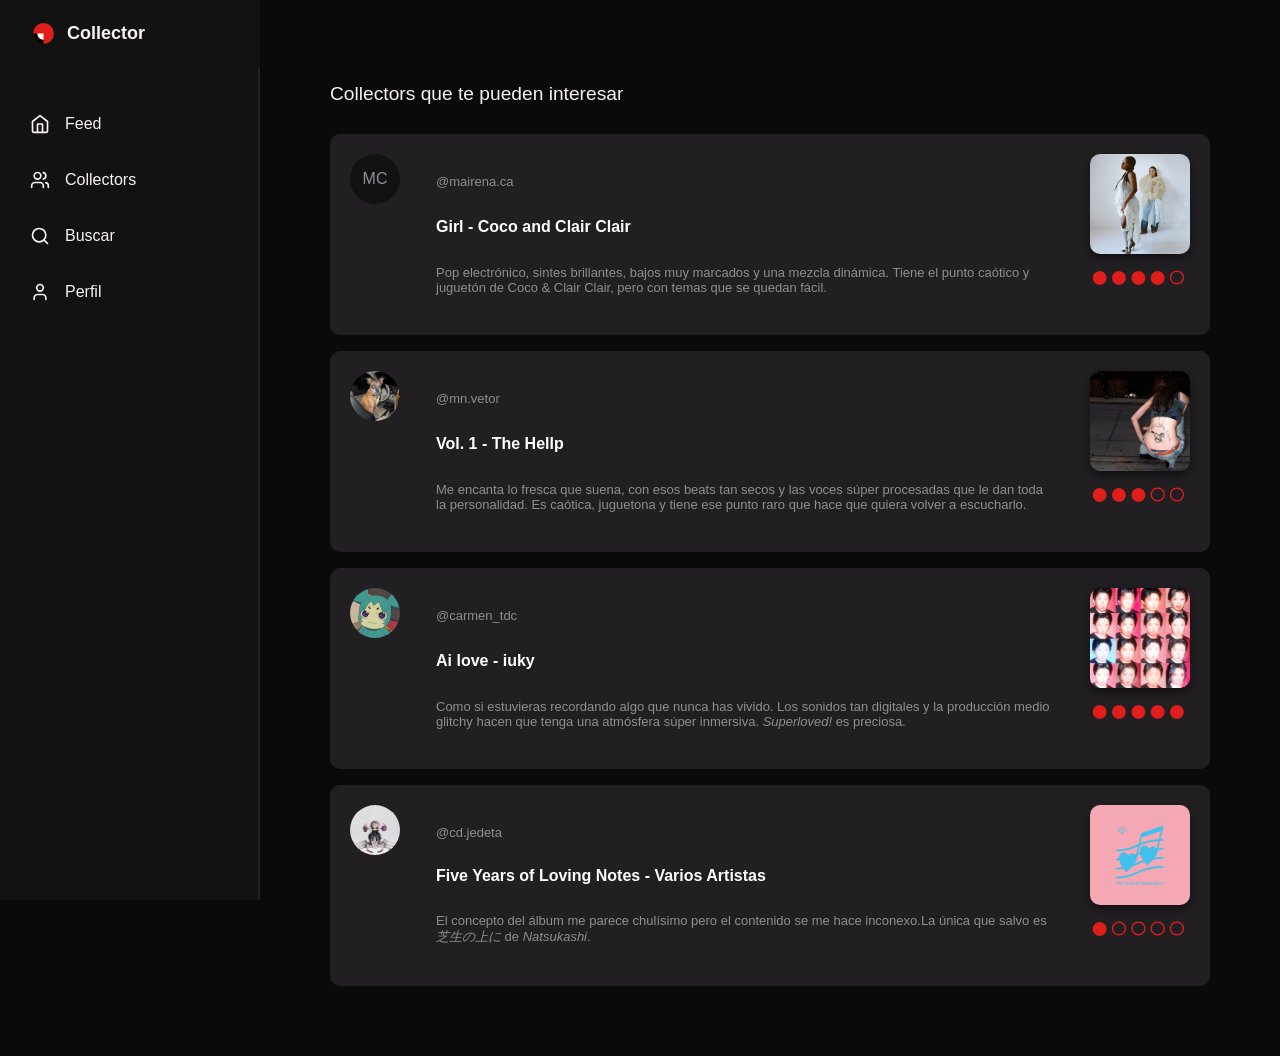
==== files/index.html @ db8fbeb7 "Add files via upload" ====
<!DOCTYPE html>
<html lang="es">
<head>
    <meta charset="UTF-8">
    <meta name="viewport" content="width=device-width, initial-scale=1.0">
    <title>Collector</title>
    <link rel="stylesheet" href="style.css">
</head>
<body>

    <!-- El logo se queda aquí arriba para el móvil -->
    <div class="icon">
        <img src="resources/iconadapted.svg" alt="Logo">
        <span class="icon-text">Collector</span>
    </div>

    <!-- Barra de navegación con tus botones -->
    <nav class="nav-bar">
        <div class="nav-buttons-container">
            <a class="nav-button" href="#Feed">
                <svg xmlns="http://w3.org" width="24" height="24" viewBox="0 0 24 24" fill="none" stroke="currentColor" stroke-width="2" stroke-linecap="round" stroke-linejoin="round" class="nav-icon"><path d="m3 9 9-7 9 7v11a2 2 0 0 1-2 2H5a2 2 0 0 1-2-2z"/><polyline points="9 22 9 12 15 12 15 22"/></svg>
                <span>Feed</span>
            </a>
            
            <a class="nav-button" href="#Collectors">
                <svg xmlns="http://w3.org" width="24" height="24" viewBox="0 0 24 24" fill="none" stroke="currentColor" stroke-width="2" stroke-linecap="round" stroke-linejoin="round" class="nav-icon"><path d="M16 21v-2a4 4 0 0 0-4-4H6a4 4 0 0 0-4 4v2"/><circle cx="9" cy="7" r="4"/><path d="M22 21v-2a4 4 0 0 0-3-3.87"/><path d="M16 3.13a4 4 0 0 1 0 7.75"/></svg>
                <span>Collectors</span>
            </a>
           
            <a class="nav-button" href="#Buscar">
                <svg xmlns="http://w3.org" width="24" height="24" viewBox="0 0 24 24" fill="none" stroke="currentColor" stroke-width="2" stroke-linecap="round" stroke-linejoin="round" class="nav-icon"><circle cx="11" cy="11" r="8"/><path d="m21 21-4.3-4.3"/></svg>
                <span>Buscar</span>
            </a>
            
            <a class="nav-button" href="#Perfil">
                <svg xmlns="http://w3.org" width="24" height="24" viewBox="0 0 24 24" fill="none" stroke="currentColor" stroke-width="2" stroke-linecap="round" stroke-linejoin="round" class="nav-icon"><path d="M19 21v-2a4 4 0 0 0-4-4H9a4 4 0 0 0-4 4v2"/><circle cx="12" cy="7" r="4"/></svg>
                <span>Perfil</span>
            </a>
        </div>
    </nav>


    <main class="Feed">
        
        
        <div class="comentario-contenedor">
            <h1>Collectors que te pueden interesar</h1>
            <div class="comentario">

                <div class="avatar">MC</div>

                <div class="info-usuario">
                    <span class="nombre-usuario">@mairena.ca</span>
    
                    
                    <div class="album-name">Girl - Coco and Clair Clair</div>

                        <div class="mensaje">Pop electrónico, sintes brillantes, bajos muy marcados y una mezcla dinámica. Tiene el punto caótico y juguetón de Coco & Clair Clair, pero con temas que se quedan fácil. </div>
                    </div>
                    <a href="#miModal" class="portada-enlace">
                        <div class="cover">
                            <div class="portada"><img class="portada" src="resources/girlcover.jpg"></div>
                            <div class="estrellas">
                            <span>●</span><span>●</span><span>●</span><span>●</span><span>○</span>
                            </div>
                        </div>  
                    </a>  
                </div>
           
        
        <div class="comentario">

                <div class="avatar"><img src="resources/unacover.jpeg"></div>

                <div class="info-usuario">
                    <span class="nombre-usuario">@mn.vetor</span>
    
                    
                    <div class="album-name">Vol. 1 - The Hellp</div>
                    <div class="mensaje">Me encanta lo fresca que suena, con esos beats tan secos y las voces súper procesadas que le dan toda la personalidad. Es caótica, juguetona y tiene ese punto raro que hace que quiera volver a escucharlo.
                    </div>
                
                </div>
                <a href="#miModal" class="portada-enlace">
                <div class="cover">
                <div class="portada"><img class="portada" src="resources/vol1cover.jpg"></div>
                <div class="estrellas">
                        <span>●</span><span>●</span><span>●</span><span>○</span><span>○</span>
                    </div>
                </div>
                </a>
        </div>
            
        
            
            
         <div class="comentario">

                <div class="avatar"><img src="resources/tdcavatar.jpeg"></div>

                <div class="info-usuario">
                    <span class="nombre-usuario">@carmen_tdc</span>
    
                    
                    <div class="album-name">Ai love - iuky</div>
                    <div class="mensaje">Como si estuvieras recordando algo que nunca has vivido. Los sonidos tan digitales y la producción medio glitchy hacen que tenga una atmósfera súper inmersiva. <em>Superloved!</em> es preciosa.
                </div>
                </div>
                <a href="#miModal" class="portada-enlace">
                <div class="cover">
                <div class="portada"><img class="portada" src="resources/ailovecover.jpg"></div>
                <div class="estrellas">
                        <span>●</span><span>●</span><span>●</span><span>●</span><span>●</span>
                    </div>
                </div>  
                </a>
        </div>

        <div class="comentario">

                <div class="avatar"><img src="resources/cdollavatar.jpg"></div>

                <div class="info-usuario">
                    <span class="nombre-usuario">@cd.jedeta</span>
    
                    
                    <div class="album-name">Five Years of Loving Notes - Varios Artistas</div>
                    <div class="mensaje">El concepto del álbum me parece chulísimo pero el contenido se me hace inconexo.La única que salvo es <em>芝生の上に</em> de <em>Natsukashi</em>.
                </div>
                </div>
                <a href="#miModal" class="portada-enlace">
                <div class="cover">
                <div class="portada"><img class="portada" src="resources/lovingnotescover.jpg"></div>
                <div class="estrellas">
                        <span>●</span><span>○</span><span>○</span><span>○</span><span>○</span>
                    </div>
                </div>
                </a>
        </div>


    </main>

<!-- esto es el modal -->
    <div id="miModal" class="modal-fondo">
    <div class="modal-contenido">
        <!-- Este botón redirige a '#' (ningún sitio), lo que cierra el modal -->
        <a href="#" class="cerrar-modal">&times;</a>
        <p>Álbum</p>
        <div class="modal-cover"><svg xmlns="http://w3.org" width="24" height="24" viewBox="0 0 24 24" fill="none" stroke="currentColor" stroke-width="2" stroke-linecap="round" stroke-linejoin="round">
        <!-- Círculo exterior del disco -->
            <circle cx="12" cy="12" r="10" />
        <!-- Círculo interior (el agujero central) -->
            <circle cx="12" cy="12" r="2" />
        <!-- Línea curva de brillo o surco del disco -->
            <path d="M6 12a6 6 0 0 1 6-6" />
        </svg>
        </div>
        <div class="titulo-artistas">
        <h2>Título del álbum</h2>
        <p>Artista · Año</p>
            <div class="estrellas">
                 <span>●</span><span>○</span><span>○</span><span>○</span><span>○</span>
            </div>
        </div>

            <div class="botones-modal">
                    <button type="button" class="escuchado" checked>
                        <svg xmlns="http://w3.org" width="16" height="16" viewBox="0 0 24 24" fill="none" stroke="currentColor" stroke-width="2">
                            <polyline points="20 6 9 17 4 12"/>
                        </svg> Escuchado
                    </button>
                    <button type="button" class="en-cola">
                      <svg xmlns="http://w3.org" width="16" height="16" viewBox="0 0 24 24" fill="none" stroke="currentColor" stroke-width="2" stroke-linecap="round" stroke-linejoin="round">
                            <circle cx="12" cy="12" r="10"/>
                            <polyline points="12 6 12 12 16 14"/>
                        </svg> En cola
                    </button>
            </div>
            <textarea class="modal-review" placeholder="Escribe qué te ha parecido este álbum..."></textarea>
            <hr class="separador">
            <div class="fav-save">
                <button type="button">
                    <svg xmlns="http://w3.org" width="12" height="12" viewBox="0 0 24 24" fill="none" stroke="currentColor" stroke-width="2" stroke-linecap="round" stroke-linejoin="round">
                        <path d="M19 14c1.49-1.46 3-3.21 3-5.5A5.5 5.5 0 0 0 16.5 3c-1.76 0-3 .5-4.5 2-1.5-1.5-2.74-2-4.5-2A5.5 5.5 0 0 0 2 8.5c0 2.3 1.5 4.05 3 5.5l7 7Z"/>
                    </svg> Favorito</button>
                <button type="button"><svg xmlns="http://w3.org" width="12" height="12" viewBox="0 0 24 24" fill="none" stroke="currentColor" stroke-width="2" stroke-linecap="round" stroke-linejoin="round">
                        <path d="m19 21-7-4-7 4V5a2 2 0 0 1 2-2h10a2 2 0 0 1 2 2v16z"/>
                        </svg> Añadir a colección</button>
            </div>
    </div>
</div>

</body>
</html>
---- files/style.css ----
html {
    scrollbar-gutter: stable;
}

body {
    background-color: #0A0A0B;
    color: #F7F4F0;
    font-family: Arial, Helvetica, sans-serif;
    margin: 0;
    padding: 0;
}

/* El logo por defecto en móvil (fijo arriba a la izquierda) */
.icon {
    display: flex; 
    align-items: center;
    gap: 10px;
    font-size: large;
    font-weight: 700;
    padding: 20px;
    position: fixed;   /* Lo deja fijo arriba */
    top: 0;
    left: 0;
    width: 100vw;
    background-color: #121212; /* Fondo negro para que no se mezcle con el feed */
    z-index: 1001;     /* Por encima de todo */
    box-sizing: border-box;
}

.icon img {
    width: 3vh;
}

/* ==========================================================================
   1. DISEÑO PARA MÓVIL (Barra abajo, horizontal)
   ========================================================================== */
.nav-bar {
    border-top: 2px solid #221F22;
    position: fixed;
    bottom: 0;
    left: 0;
    width: 100vw;
    background-color: #121212;
    z-index: 1000;
}

.nav-buttons-container {
    display: flex;
    justify-content: space-between;
    width: 100%;
}

.nav-button {
    display: flex;
    flex-direction: column; 
    align-items: center;    
    justify-content: center;
    gap: 10px;               
    background: none;
    border: none;
    text-decoration: none;
    color: #F7F4F0;
    padding: 20px 0;
    margin: 0;
    font: inherit;
    cursor: pointer;
    text-align: center;
    flex: 1;
    transition: all 0.2s ease;
}

.nav-button:hover {
  color: #E01E1B;       
}

.nav-bar svg {
  width: 20px;
  height: 20px;
}

body:has(#Feed:target) .nav-button[href="#Feed"],
body:has(#Collectors:target) .nav-button[href="#Collectors"],
body:has(#Buscar:target) .nav-button[href="#Buscar"],
body:has(#Perfil:target) .nav-button[href="#Perfil"] {
  color: #E01E1B; 
}



main {
    margin-top:100px;
    

    
}


.comentario-contenedor {
    
    display: flex;
    flex-direction: column;
    justify-content: space-between;
    margin:30px;
    gap:16px;
    
}

.comentario-contenedor h1 {
    color:#F7F4F0;
    font-weight: 10;
    font-size: larger;
}
.comentario {

    width:80vw;
    min-width: 500px;
    background-color: #221F22;
    padding:20px;
    border-radius: 10px;

    display: flex;
    flex-direction: row;
    justify-content: space-between;
    gap:16px;
    
    align-self: center;
    box-sizing: border-box;
    
    
}

.avatar {
    color: #8E8E93;
    display:flex;
    background-color: #121212;
    width:2vw;
    min-width:50px;
    min-height: 50px;
    height:2vw;
    padding:2%;
    text-align: center;
    justify-content: center;
    align-items: center;
    border-radius: 100%;
    padding: 0;          /* Quita el espacio interno para que la imagen llene todo */
    overflow: hidden;
}

.avatar img {
      width: 100%;
    height: 100%;
    object-fit: cover;   /* Ajusta y recorta la foto proporcionalmente al círculo */
    display: block; 
}

.info-usuario {
    display:flex;
    flex-direction: column;
    justify-content: space-between;
    
    gap:10px;
    padding:20px;
    
}

.nombre-usuario {
   color: #8E8E93;
   font-size: medium;
}

.estrellas {
    font-size: xx-large;
    color: #E01E1B;
    padding-bottom: 20px;
}

.mensaje {
    color: #8E8E93;
    font-size: small;
}

.album-name {
    color: #ffff;
    font-weight: 700;
}



.portada img {
    width:10vh;
    min-width: 100px;
    box-shadow: 0px 4px 10px rgba(0, 0, 0, 0.5);
    border-radius: 10px;
}


/* Quita estilos por defecto del enlace de la portada */
.portada-enlace {
    text-decoration: none;
    display: block;
}

/* El fondo del modal oculto por defecto */
.modal-fondo {
    display: none;             /* Oculto al cargar la página */
    position: fixed;           /* Fijo en el centro sin importar el scroll */
    z-index: 9999;
    left: 0;
    top: 0;
    width: 100%;
    height: 100%;
    background-color: rgba(0, 0, 0, 0.7);
    align-items: center;
    justify-content: center;
}

/* LA REGLA MÁGICA: Cuando el ID "miModal" es el objetivo activo en la URL */
.modal-fondo:target {
    display: flex;             /* Se muestra instantáneamente al hacer clic */
}

/* La tarjeta del centro */
.modal-contenido {
    background-color: #1e1e1e;
    color: #ffffff;
    padding: 24px;
    border-radius: 16px;
    width: 90%;
    max-width: 450px;
    box-shadow: 0px 10px 30px rgba(0, 0, 0, 0.5);
    position: relative;
}

.modal-cover {
    display: flex;
    justify-content: center;
    align-items: center;
    width: 450px;
    height: 450px;
    background-color: #121212;
    color:#8E8E93;
    box-shadow: 0 2px 4px -1px rgba(0, 0, 0, 0.5);
    margin-bottom: 50px;
}

.titulo-artistas h2 {
    
    margin-top:20px;
    padding: 0;
   
}

.titulo-artistas p {
    
    font-size: small;
    margin-top:-10px;
    margin-left:2px;
    padding: 0;
   
}

.titulo-artistas .estrellas {
    margin:0px;
    font-size: xxx-large;
}

.botones-modal {
    display: flex;
    flex-direction: row;    
    justify-content: center;
    gap:20px;
    align-items: center;
    
}

.botones-modal button {
    width:220px;
    margin-bottom:20px;
    padding:20px 0 20px 0;
    background-color: #121212;
    color:#F7F4F0;
    font-family: inherit;
    font-weight: 700;
    border: 2px solid #221F22;
    border-radius: 10px;
}

.botones-modal button:hover {
    width:220px;
    margin-bottom:20px;
    padding:20px 0 20px 0;
    background-color: #E01E1B;
    color:#F7F4F0;
    font-family: inherit;
    font-weight: 700;
    border: 0px;
    border-radius: 10px;
}

.en-cola {
    display: flex;
    flex-direction: row;
    justify-content: center;
    align-items: center;
    gap:10px;
}

.escuchado {
    display: flex;
    flex-direction: row;
    justify-content: center;
    align-items: center;
    gap:10px;
}

.modal-contenido p {
    color: #8E8E93;
}

.modal-cover {
    max-width: 100%;
    border-radius: 30px;
}

textarea  {
    min-width:450px;
    min-height: 112px;
    max-width: 450px;
    background-color: #121212;
    color: #8E8E93;
    border:0px;
    border-radius: 10px;
    font-family: inherit;
    
}

hr, .separador {
    margin-top: 20px;
    border:0px;
    border-top:0.1px solid #8E8E93;
}
.fav-save button {
    background-color: transparent;
    color: #8E8E93;
    border: 0px;
   
}

/* Estilos para el botón de cerrar (la X) */
.cerrar-modal {
    position: absolute;
    top: 12px;
    right: 16px;
    font-size: 28px;
    color: #aaa;
    text-decoration: none;     /* Quita el subrayado del enlace */
}

.cerrar-modal:hover {
    color: #fff;
}

/* ==========================================================================
   2. DISEÑO PARA LAPTOP / ESCRITORIO (Barra lateral)
   ========================================================================== */
@media screen and (min-width: 1024px) {
    
      body {
        display: flex;
        flex-direction: row;
        width: 100vw;
        min-height: 100vh;
        margin: 0;
    }
    
    .comentario {
        background-color: #221F22;
        padding: 20px;
        border-radius: 10px;
        display: flex;
        flex-direction: row;
        justify-content: space-between;
        gap: 16px;
        width: 100%;           
        max-width: 1024px;       
        box-sizing: border-box; 
    }

    
    .nombre-usuario {
   color: #8E8E93;
   font-size: small;
}


    .album-name {
    color: #ffff;
    font-weight: 700;
}

    .mensaje {
        color: #8E8E93;
        font-size: small;
        word-break: break-word;   
        overflow-wrap: break-word; 
    }
    
    /* CORRECCIÓN DE LA BARRA LATERAL FIJA */
    .nav-bar {
        position: fixed;            /* 1. Mantiene el menú fijo al hacer scroll */
        top: 0;
        left: 0;
        width: 260px;               
        height: 100vh;              
        border-top: none;
        border-right: 2px solid #221F22;
        display: flex;
        flex-direction: column;     
        justify-content: flex-start;
        align-items: stretch;
        padding: 100px 10px 20px 10px; 
        box-sizing: border-box;
        z-index: 1000;              /* Asegura que quede por encima del fondo */
    }

    /* CORRECCIÓN DEL LOGO EN ESCRITORIO */
    .icon {
        position: fixed;            /* 2. Mantiene el logo fijo sobre la barra */
        top: 0;
        left: 0;
        width: 260px;               /* Mismo ancho que la barra lateral */
        background-color: #121212;  /* Mismo fondo para que tape el contenido al hacer scroll */
        padding: 20px 30px;
        z-index: 1001;              /* Un nivel por encima de la barra */
        box-sizing: border-box;
    }

    /* CORRECCIÓN PARA EL CONTENIDO PRINCIPAL */
    main {
        margin-top: 0;              /* Reseteamos el margen móvil */
        margin-left: 260px;         /* 3. CLAVE: Empuja todo el contenido a la derecha para que no se tape */
        padding: 40px;              /* Espaciado interno opcional para los comentarios */
        flex-grow: 1;               /* Ocupa todo el espacio restante de la pantalla */
    }

    .nav-buttons-container {
        flex-direction: column;
        gap: 8px;
    }

    .nav-button {
        flex-direction: row;        
        justify-content: flex-start;
        gap: 15px;
        width: 100%;
        flex: none;                 
        padding: 14px 20px;
        box-sizing: border-box;
        border-radius: 8px;
        text-align: left;
    }

    .nav-button:hover {
        background-color: #1C1C1C;
        color: #E01E1B;
    }

    body:has(#Feed:target) .nav-button[href="#Feed"],
    body:has(#Collectors:target) .nav-button[href="#Collectors"],
    body:has(#Buscar:target) .nav-button[href="#Buscar"],
    body:has(#Perfil:target) .nav-button[href="#Perfil"] {
        background-color: #1C1C1C;
        color: #E01E1B;
    }
}
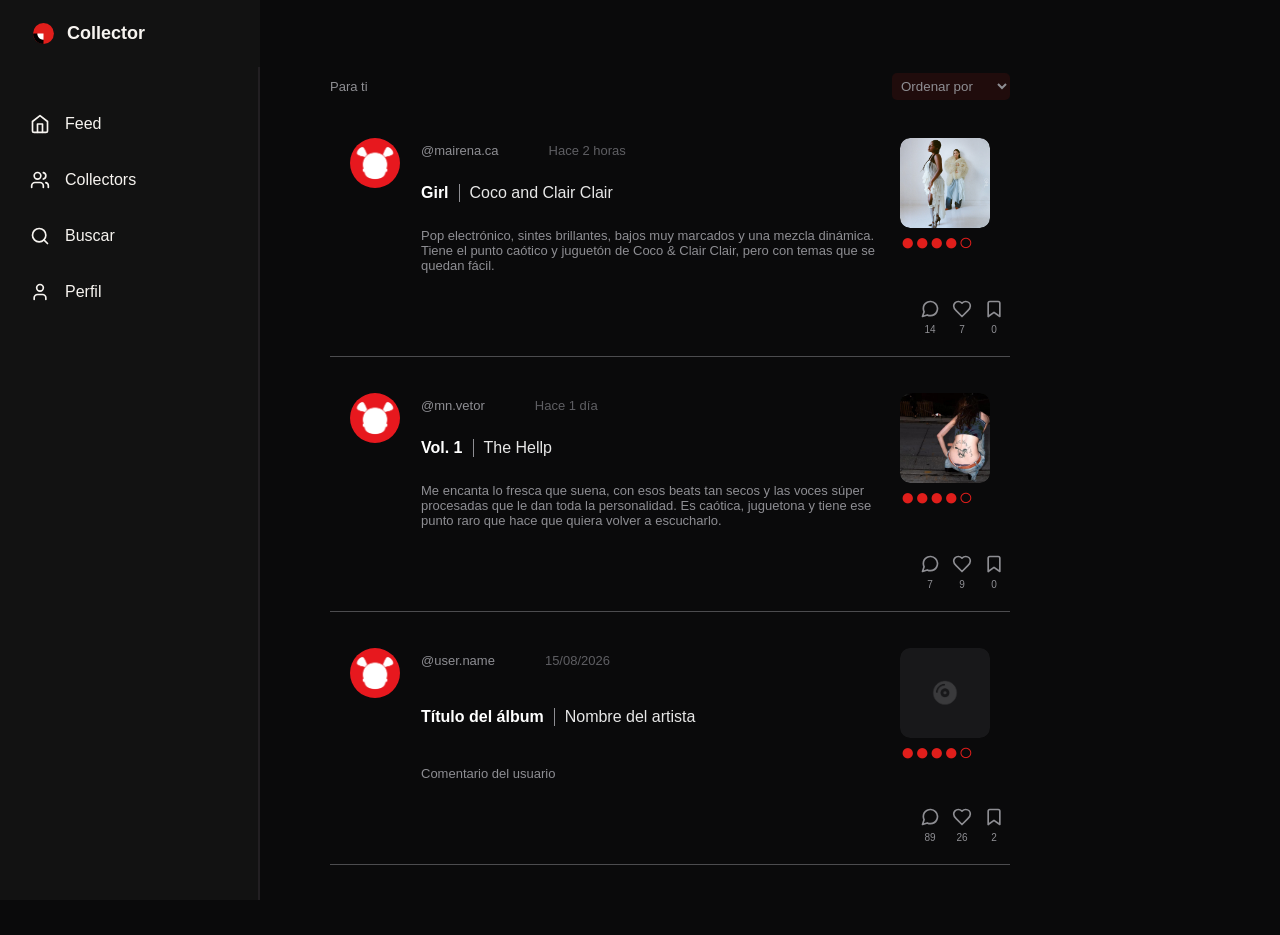
==== commit d37857c3: "Add files via upload" ====
--- a/files/index.html
+++ b/files/index.html
@@ -44,99 +44,145 @@
         
         
         <div class="comentario-contenedor">
-            <h1>Collectors que te pueden interesar</h1>
+            <div class="ordenar-por"><h1>Para ti</h1>
+                <select class="ordenar-select">
+                    <option selected disabled>Ordenar por</option>
+                    <option>Más recientes</option>
+                    <option>Más populares</option>
+                </select>
+    </div>
+
             <div class="comentario">
-
-                <div class="avatar">MC</div>
-
-                <div class="info-usuario">
-                    <span class="nombre-usuario">@mairena.ca</span>
+                <div class="contenido">
+                    <div class="avatar"><img src="resources/DEFAULTUSER.png"></div>
+
+                
+                    
+                    <div class="info-usuario">
+                            <div class="user-date"><span class="nombre-usuario">@mairena.ca</span><span class="fecha">Hace 2 horas</span></div>
+        
+                        
+                            <div class="album-name">Girl <p class="artist-name">Coco and Clair Clair</p></div>
+
+                            <div class="mensaje">Pop electrónico, sintes brillantes, bajos muy marcados y una mezcla dinámica. Tiene el punto caótico y juguetón de Coco & Clair Clair, pero con temas que se quedan fácil. </div>
+                        
+                    
+
+                    </div>
+
+                        <a href="#miModal" class="portada-enlace">
+                            <div class="cover">
+                                <div class="portada"><img class="portada" src="resources/girlcover.jpg"></div>
+                                <div class="estrellas">
+                                <span>●</span><span>●</span><span>●</span><span>●</span><span>○</span>
+                                </div>
+                            </div>  
+                        </a>  
+                </div>
+                    <div class="like-save">
+                            <button class="coment"><svg xmlns="http://w3.org" viewBox="0 0 24 24" width="20" height="20" fill="none" stroke="currentColor" stroke-width="2" stroke-linecap="round" stroke-linejoin="round">
+                            <path d="M21 11.5a8.38 8.38 0 0 1-.9 3.8 8.5 8.5 0 0 1-7.6 4.7 8.38 8.38 0 0 1-3.8-.9L3 21l1.9-5.7a8.38 8.38 0 0 1-.9-3.8 8.5 8.5 0 0 1 4.7-7.6 8.38 8.38 0 0 1 3.8-.9h.5a8.48 8.48 0 0 1 8 8v.5z"/>
+                            </svg><p>14</p>
+                            </button>
+                            <button class="like"><svg xmlns="http://w3.org" viewBox="0 0 24 24" width="20" height="20" fill="none" stroke="currentColor" stroke-width="2" stroke-linecap="round" stroke-linejoin="round">
+                            <path d="M19 14c1.49-1.46 3-3.21 3-5.5A5.5 5.5 0 0 0 16.5 3c-1.76 0-3 .5-4.5 2-1.5-1.5-2.74-2-4.5-2A5.5 5.5 0 0 0 2 8.5c0 2.3 1.5 4.05 3 5.5l7 7Z"/>
+                            </svg><p>7</p></button>
+                            
+                            <button class="save"><svg xmlns="http://w3.org" viewBox="0 0 24 24" width="20" height="20" fill="none" stroke="currentColor" stroke-width="2" stroke-linecap="round" stroke-linejoin="round">
+                            <path d="M19 21l-7-5-7 5V5a2 2 0 0 1 2-2h10a2 2 0 0 1 2 2z"/>
+                            </svg><p>0</p></button>
+                    </div>    
+                
+            </div>
+           
+
+            <div class="comentario">
+                <div class="contenido">
+                    <div class="avatar"><img src="resources/DEFAULTUSER.png"></div>
+
+                
+                    
+                    <div class="info-usuario">
+                             <div class="user-date"><span class="nombre-usuario">@mn.vetor</span><span class="fecha">Hace 1 día</span></div>
+        
+                        
+                            <div class="album-name">Vol. 1 <p class="artist-name">The Hellp</p></div>
+
+                            <div class="mensaje">Me encanta lo fresca que suena, con esos beats tan secos y las voces súper procesadas que le dan toda la personalidad. Es caótica, juguetona y tiene ese punto raro que hace que quiera volver a escucharlo.</div>
+                    </div>
+
+                        <a href="#miModal" class="portada-enlace">
+                            <div class="cover">
+                                <div class="portada"><img class="portada" src="resources/vol1cover.jpg"></div>
+                                <div class="estrellas">
+                                <span>●</span><span>●</span><span>●</span><span>●</span><span>○</span>
+                                </div>
+                            </div>  
+                        </a>  
+                </div>
+                <div class="like-save">
+                            <button class="coment"><svg xmlns="http://w3.org" viewBox="0 0 24 24" width="20" height="20" fill="none" stroke="currentColor" stroke-width="2" stroke-linecap="round" stroke-linejoin="round">
+                            <path d="M21 11.5a8.38 8.38 0 0 1-.9 3.8 8.5 8.5 0 0 1-7.6 4.7 8.38 8.38 0 0 1-3.8-.9L3 21l1.9-5.7a8.38 8.38 0 0 1-.9-3.8 8.5 8.5 0 0 1 4.7-7.6 8.38 8.38 0 0 1 3.8-.9h.5a8.48 8.48 0 0 1 8 8v.5z"/>
+                            </svg><p>7</p>
+                            </button>
+                            <button class="like"><svg xmlns="http://w3.org" viewBox="0 0 24 24" width="20" height="20" fill="none" stroke="currentColor" stroke-width="2" stroke-linecap="round" stroke-linejoin="round">
+                            <path d="M19 14c1.49-1.46 3-3.21 3-5.5A5.5 5.5 0 0 0 16.5 3c-1.76 0-3 .5-4.5 2-1.5-1.5-2.74-2-4.5-2A5.5 5.5 0 0 0 2 8.5c0 2.3 1.5 4.05 3 5.5l7 7Z"/>
+                            </svg><p>9</p></button>
+                            
+                            <button class="save"><svg xmlns="http://w3.org" viewBox="0 0 24 24" width="20" height="20" fill="none" stroke="currentColor" stroke-width="2" stroke-linecap="round" stroke-linejoin="round">
+                            <path d="M19 21l-7-5-7 5V5a2 2 0 0 1 2-2h10a2 2 0 0 1 2 2z"/>
+                            </svg><p>0</p></button>
+                </div>        
+
+            
+                
+            </div>
+
+
+            <div class="comentario">
+                <div class="contenido">
+                    <div class="avatar"><img src="resources/DEFAULTUSER.png">
+                    </div>
+                    
+                    <div class="info-usuario">
+                             <div class="user-date"><span class="nombre-usuario">@user.name</span><span class="fecha">15/08/2026</span></div>
+        
+                        
+                            <div class="album-name">Título del álbum<p class="artist-name">Nombre del artista</p></div>
+
+                            <div class="mensaje">Comentario del usuario</div>
+                        
+                    
+
+                    </div>
+
+                        <a href="#miModal" class="portada-enlace">
+                            <div class="cover">
+                                <div class="portada"><img class="portada" src="resources/defaultcoversmall.png"></div>
+                                <div class="estrellas">
+                                <span>●</span><span>●</span><span>●</span><span>●</span><span>○</span>
+                                </div>
+                            </div>  
+                        </a>  
+                </div>
+
+            
+                    <div class="like-save">
+                            <button class="coment"><svg xmlns="http://w3.org" viewBox="0 0 24 24" width="20" height="20" fill="none" stroke="currentColor" stroke-width="2" stroke-linecap="round" stroke-linejoin="round">
+                            <path d="M21 11.5a8.38 8.38 0 0 1-.9 3.8 8.5 8.5 0 0 1-7.6 4.7 8.38 8.38 0 0 1-3.8-.9L3 21l1.9-5.7a8.38 8.38 0 0 1-.9-3.8 8.5 8.5 0 0 1 4.7-7.6 8.38 8.38 0 0 1 3.8-.9h.5a8.48 8.48 0 0 1 8 8v.5z"/>
+                            </svg><p>89</p>
+                            </button>
+                            <button class="like"><svg xmlns="http://w3.org" viewBox="0 0 24 24" width="20" height="20" fill="none" stroke="currentColor" stroke-width="2" stroke-linecap="round" stroke-linejoin="round">
+                            <path d="M19 14c1.49-1.46 3-3.21 3-5.5A5.5 5.5 0 0 0 16.5 3c-1.76 0-3 .5-4.5 2-1.5-1.5-2.74-2-4.5-2A5.5 5.5 0 0 0 2 8.5c0 2.3 1.5 4.05 3 5.5l7 7Z"/>
+                            </svg><p>26</p></button>
+                            
+                            <button class="save"><svg xmlns="http://w3.org" viewBox="0 0 24 24" width="20" height="20" fill="none" stroke="currentColor" stroke-width="2" stroke-linecap="round" stroke-linejoin="round">
+                            <path d="M19 21l-7-5-7 5V5a2 2 0 0 1 2-2h10a2 2 0 0 1 2 2z"/>
+                            </svg><p>2</p></button>
+                    </div>       
+            </div>
+
     
-                    
-                    <div class="album-name">Girl - Coco and Clair Clair</div>
-
-                        <div class="mensaje">Pop electrónico, sintes brillantes, bajos muy marcados y una mezcla dinámica. Tiene el punto caótico y juguetón de Coco & Clair Clair, pero con temas que se quedan fácil. </div>
-                    </div>
-                    <a href="#miModal" class="portada-enlace">
-                        <div class="cover">
-                            <div class="portada"><img class="portada" src="resources/girlcover.jpg"></div>
-                            <div class="estrellas">
-                            <span>●</span><span>●</span><span>●</span><span>●</span><span>○</span>
-                            </div>
-                        </div>  
-                    </a>  
-                </div>
-           
-        
-        <div class="comentario">
-
-                <div class="avatar"><img src="resources/unacover.jpeg"></div>
-
-                <div class="info-usuario">
-                    <span class="nombre-usuario">@mn.vetor</span>
-    
-                    
-                    <div class="album-name">Vol. 1 - The Hellp</div>
-                    <div class="mensaje">Me encanta lo fresca que suena, con esos beats tan secos y las voces súper procesadas que le dan toda la personalidad. Es caótica, juguetona y tiene ese punto raro que hace que quiera volver a escucharlo.
-                    </div>
-                
-                </div>
-                <a href="#miModal" class="portada-enlace">
-                <div class="cover">
-                <div class="portada"><img class="portada" src="resources/vol1cover.jpg"></div>
-                <div class="estrellas">
-                        <span>●</span><span>●</span><span>●</span><span>○</span><span>○</span>
-                    </div>
-                </div>
-                </a>
-        </div>
-            
-        
-            
-            
-         <div class="comentario">
-
-                <div class="avatar"><img src="resources/tdcavatar.jpeg"></div>
-
-                <div class="info-usuario">
-                    <span class="nombre-usuario">@carmen_tdc</span>
-    
-                    
-                    <div class="album-name">Ai love - iuky</div>
-                    <div class="mensaje">Como si estuvieras recordando algo que nunca has vivido. Los sonidos tan digitales y la producción medio glitchy hacen que tenga una atmósfera súper inmersiva. <em>Superloved!</em> es preciosa.
-                </div>
-                </div>
-                <a href="#miModal" class="portada-enlace">
-                <div class="cover">
-                <div class="portada"><img class="portada" src="resources/ailovecover.jpg"></div>
-                <div class="estrellas">
-                        <span>●</span><span>●</span><span>●</span><span>●</span><span>●</span>
-                    </div>
-                </div>  
-                </a>
-        </div>
-
-        <div class="comentario">
-
-                <div class="avatar"><img src="resources/cdollavatar.jpg"></div>
-
-                <div class="info-usuario">
-                    <span class="nombre-usuario">@cd.jedeta</span>
-    
-                    
-                    <div class="album-name">Five Years of Loving Notes - Varios Artistas</div>
-                    <div class="mensaje">El concepto del álbum me parece chulísimo pero el contenido se me hace inconexo.La única que salvo es <em>芝生の上に</em> de <em>Natsukashi</em>.
-                </div>
-                </div>
-                <a href="#miModal" class="portada-enlace">
-                <div class="cover">
-                <div class="portada"><img class="portada" src="resources/lovingnotescover.jpg"></div>
-                <div class="estrellas">
-                        <span>●</span><span>○</span><span>○</span><span>○</span><span>○</span>
-                    </div>
-                </div>
-                </a>
-        </div>
 
 
     </main>
@@ -147,7 +193,7 @@
         <!-- Este botón redirige a '#' (ningún sitio), lo que cierra el modal -->
         <a href="#" class="cerrar-modal">&times;</a>
         <p>Álbum</p>
-        <div class="modal-cover"><svg xmlns="http://w3.org" width="24" height="24" viewBox="0 0 24 24" fill="none" stroke="currentColor" stroke-width="2" stroke-linecap="round" stroke-linejoin="round">
+        <div class="modal-cover"><svg xmlns="http://w3.org" width="60" height="60" viewBox="0 0 24 24" fill="none" stroke="currentColor" stroke-width="1" stroke-linecap="round" stroke-linejoin="round">
         <!-- Círculo exterior del disco -->
             <circle cx="12" cy="12" r="10" />
         <!-- Círculo interior (el agujero central) -->
--- a/files/style.css
+++ b/files/style.css
@@ -89,7 +89,7 @@
 
 main {
     margin-top:100px;
-    
+    padding-bottom:90px;
 
     
 }
@@ -105,23 +105,65 @@
     
 }
 
-.comentario-contenedor h1 {
-    color:#F7F4F0;
-    font-weight: 10;
-    font-size: larger;
-}
-.comentario {
-
-    width:80vw;
-    min-width: 500px;
-    background-color: #221F22;
-    padding:20px;
-    border-radius: 10px;
-
+.ordenar-por {
+    posirion: fixed;
     display: flex;
     flex-direction: row;
     justify-content: space-between;
-    gap:16px;
+    align-items: center;
+    gap: 10px;
+}
+
+.ordenar-select{
+    border:none;
+    border-radius: 5px;
+    background-color: #e01e1b1a;
+    color: #8E8E93;
+    padding:5px;
+    outline: none;
+
+}
+
+.ordenar-select:hover {
+    border:none;
+    border-radius: 5px;
+    background-color: #e01e1b1a;
+    color: white;
+    padding:5px;
+    outline: none;
+
+}
+
+.ordenar-select:focus {
+    border:none;
+    border-radius: 5px;
+    background-color: #e01e1b1a;
+    color: #8E8E93;
+    padding:5px;
+    outline: none;
+
+}
+
+.comentario-contenedor h1 {
+    color: #8E8E93;
+    font-weight: 10;
+    font-size: small;
+    justify-content: left;
+}
+.comentario {
+
+    width:80vw;
+    min-width:320px;
+    height:100%;
+    background-color: transparent;
+    padding-bottom:10px;
+    
+    border-bottom: 1px solid rgba(142, 142, 147, 0.5);
+
+    display: flex;
+    flex-direction: column;
+    justify-content: space-between;
+    gap:0px;
     
     align-self: center;
     box-sizing: border-box;
@@ -132,12 +174,12 @@
 .avatar {
     color: #8E8E93;
     display:flex;
-    background-color: #121212;
+    background-color: #e01e1b6c ;
     width:2vw;
     min-width:50px;
     min-height: 50px;
     height:2vw;
-    padding:2%;
+    
     text-align: center;
     justify-content: center;
     align-items: center;
@@ -147,7 +189,7 @@
 }
 
 .avatar img {
-      width: 100%;
+    width: 100%;
     height: 100%;
     object-fit: cover;   /* Ajusta y recorta la foto proporcionalmente al círculo */
     display: block; 
@@ -157,19 +199,37 @@
     display:flex;
     flex-direction: column;
     justify-content: space-between;
-    
+    flex-grow: 1; 
     gap:10px;
-    padding:20px;
-    
+    padding:5px;
+    margin:0;
+    min-width: 0;
+    
+}
+
+
+.user-date {
+    display: flex;
+    flex-direction: row;
+    justify-content: flex-start;
+    gap: 50px;
+    align-items: center;
+}
+
+.fecha {
+    color: #8e8e93a4;
+    font-size: small;
+    min-width: 0;
 }
 
 .nombre-usuario {
    color: #8E8E93;
-   font-size: medium;
+   font-size: small;
+   min-width: 0;
 }
 
 .estrellas {
-    font-size: xx-large;
+    font-size: x-large;
     color: #E01E1B;
     padding-bottom: 20px;
 }
@@ -177,23 +237,110 @@
 .mensaje {
     color: #8E8E93;
     font-size: small;
+    min-width: 0;
 }
 
 .album-name {
     color: #ffff;
     font-weight: 700;
-}
-
-
-
+    display: flex;
+    flex-direction: row;
+    justify-content: flex-start;
+    gap: 10px;
+    align-items: center;
+    
+}
+
+.artist-name {
+    color: rgba(255, 255, 255, 0.90); /* Blanco al 65% de opacidad */
+    font-weight: 400; /* Más delgado que el título del álbum */
+    font-size: medium;
+
+    border-left: 1px solid #8E8E93;
+    padding-left: 10px;
+    
+}
+
+.artist-name:hover {
+    color: #E01E1B; /* Rojo de tu marca */
+    font-weight: 400; /* Más delgado que el título del álbum */
+    font-size: medium;
+
+    border-left: 1px solid #8E8E93;
+    padding-left: 10px;
+    
+}
+.portada{
+    display: flex;
+    justify-content: flex-end;
+    
+    width: 7vw;
+    max-width: 100px;
+    max-height: 100px;
+    min-width: 80px;
+    height: 7vw;
+    min-height: 80px;
+    background-color: #121212;
+    border-radius: 10px;
+    overflow: hidden; /* Asegura que la imagen no sobresalga del contenedor */
+}
 .portada img {
-    width:10vh;
-    min-width: 100px;
+    width:7vw;
+    min-width: 80px;
     box-shadow: 0px 4px 10px rgba(0, 0, 0, 0.5);
     border-radius: 10px;
-}
-
-
+    
+}
+
+.like-save {
+    margin-top: 0px;
+   display: flex;
+    flex-direction: row;
+    justify-content: flex-end;
+}
+
+.like-save p {
+    color: #8E8E93;
+    font-size: x-small;
+    
+    margin-top: 2px;
+}
+
+.like-save button {
+   background-color: transparent;
+   border: 0px;
+   color: #8E8E93; ;
+
+}
+
+.like-save button:hover {
+    color: #E01E1B;
+    cursor: pointer;
+}
+
+
+.like:active svg {
+  color: #E01E1B; /* El borde cambia al rojo de tu marca */
+  fill: #E01E1B;  /* El interior se rellena por completo */
+}
+
+.save:active svg {
+  color: #E01E1B; /* El borde cambia al rojo de tu marca */
+  fill: #E01E1B;  /* El interior se rellena por completo */
+}
+
+.coment:active svg {
+  color: #E01E1B; /* El borde cambia al rojo de tu marca */
+  fill: #E01E1B;  /* El interior se rellena por completo */
+}
+
+.contenido {
+    display: flex;
+    flex-direction: row;
+    justify-content: space-between;
+    gap:16px;
+    padding:20px;
+}
 /* Quita estilos por defecto del enlace de la portada */
 .portada-enlace {
     text-decoration: none;
@@ -221,18 +368,26 @@
 
 /* La tarjeta del centro */
 .modal-contenido {
+    display: flex;
+   
+    flex-direction: column;
+    justify-content:left;
+    align-items: left;
     background-color: #1e1e1e;
     color: #ffffff;
-    padding: 24px;
+    padding: 20px;
     border-radius: 16px;
-    width: 90%;
+    width: 60vw;
     max-width: 450px;
+    min-width: 320px;
+    height:90vh;
     box-shadow: 0px 10px 30px rgba(0, 0, 0, 0.5);
     position: relative;
 }
 
 .modal-cover {
     display: flex;
+    flex-direction: column;
     justify-content: center;
     align-items: center;
     width: 450px;
@@ -240,7 +395,8 @@
     background-color: #121212;
     color:#8E8E93;
     box-shadow: 0 2px 4px -1px rgba(0, 0, 0, 0.5);
-    margin-bottom: 50px;
+    margin-bottom: 20px;
+   
 }
 
 .titulo-artistas h2 {
@@ -323,16 +479,20 @@
 }
 
 textarea  {
-    min-width:450px;
+    min-width:300px;
     min-height: 112px;
     max-width: 450px;
+    min-width: 300px;
     background-color: #121212;
     color: #8E8E93;
     border:0px;
     border-radius: 10px;
     font-family: inherit;
-    
-}
+    outline:none;
+    padding: 10px;
+    box-sizing: border-box;
+}
+
 
 hr, .separador {
     margin-top: 20px;
@@ -343,7 +503,11 @@
     background-color: transparent;
     color: #8E8E93;
     border: 0px;
-   
+    margin:0;
+   padding:0;
+    font-family: inherit;
+    
+    cursor: pointer;
 }
 
 /* Estilos para el botón de cerrar (la X) */
@@ -374,19 +538,18 @@
     }
     
     .comentario {
-        background-color: #221F22;
-        padding: 20px;
-        border-radius: 10px;
-        display: flex;
-        flex-direction: row;
-        justify-content: space-between;
-        gap: 16px;
+        /* ... tus otros estilos ... */
+        align-self: flex-start;  /* CLAVE: Alinea al inicio para que no se vea descentrado */
         width: 100%;           
-        max-width: 1024px;       
-        box-sizing: border-box; 
-    }
-
-    
+        max-width: 680px;      /* CLAVE: Reduce el ancho máximo para que no se vea gigante */
+        height: auto;          /* CLAVE: Quita la altura fija para que se adapte al contenido */
+        min-height: unset;     /* Resetea mínimos heredados */
+        padding-bottom: 10px;         /* Espaciado interno más elegante */
+    }
+
+   .ordenar-por {
+        max-width: 680px;      /* CLAVE: Reduce el ancho máximo para que no se vea gigante */
+    } 
     .nombre-usuario {
    color: #8E8E93;
    font-size: small;
